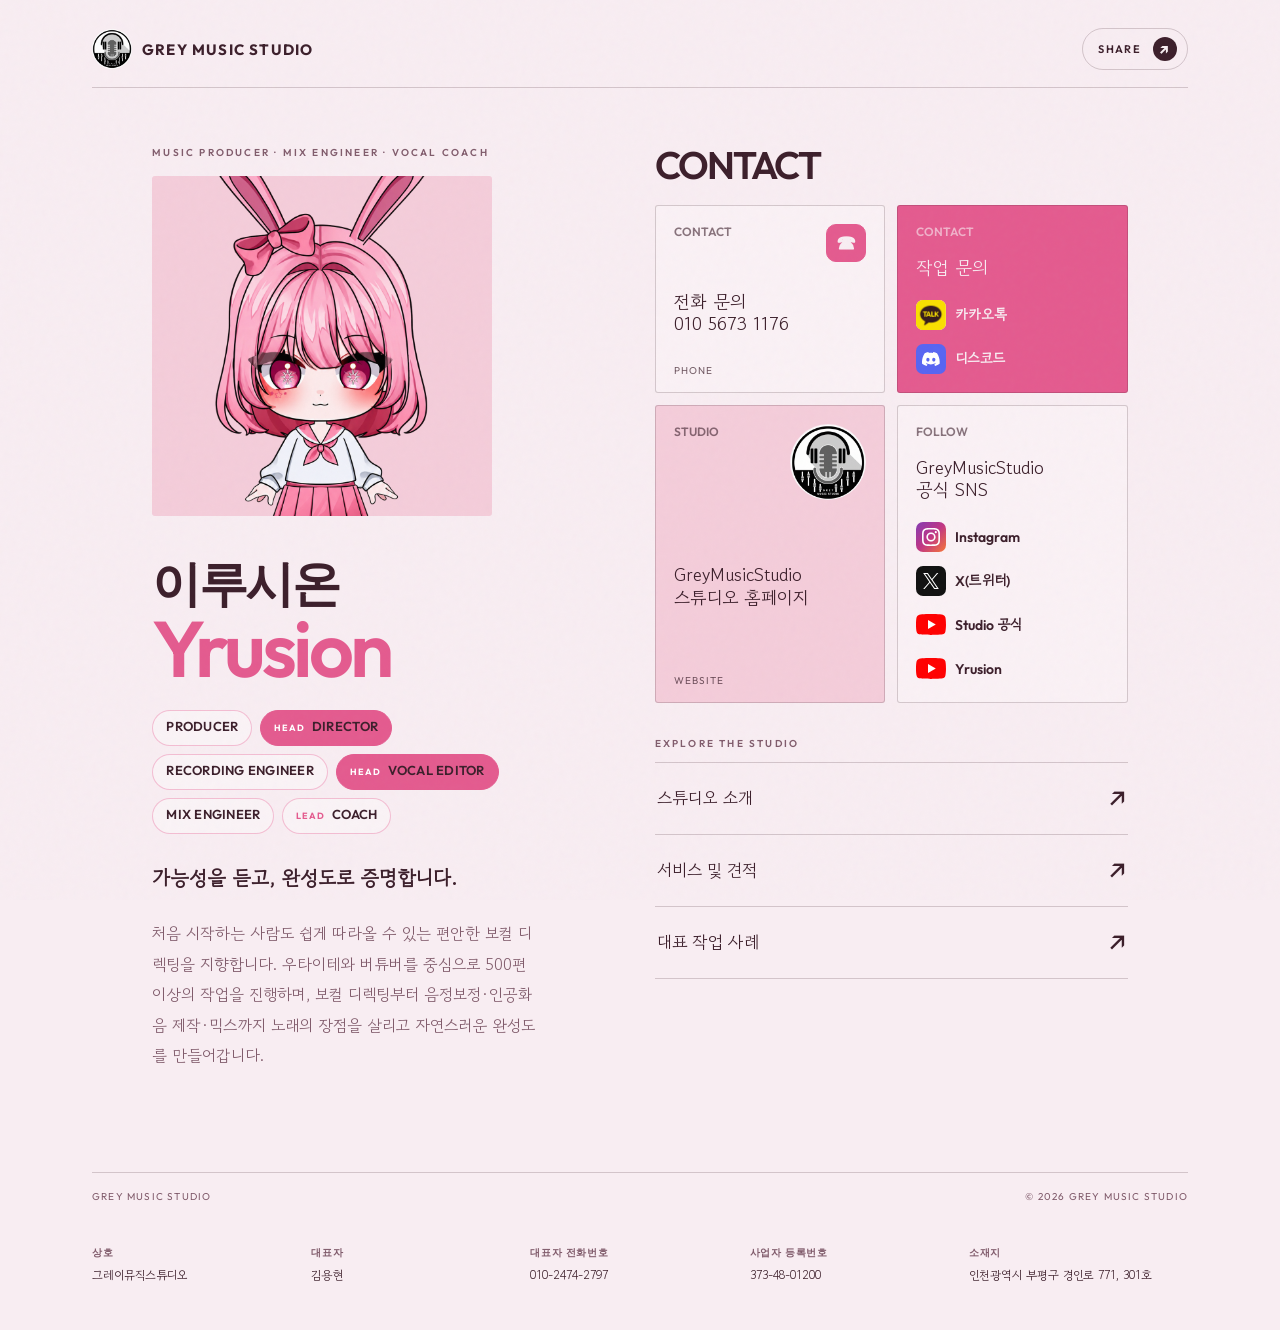
==== index.html @ 384cba4b "11.25 update" ====
<!doctype html>
<html lang="ko">
  <head>
    <meta charset="UTF-8" />
    <meta name="viewport" content="width=device-width, initial-scale=1.0" />
    <meta name="theme-color" content="#f2f1ee" />
    <meta name="description" content="음악 프로듀서 김용현, GreyKim과 GreyMusicStudio를 만나보세요." />
    <title>이루시온 Yrusion — GreyMusicStudio</title>
    <link rel="preconnect" href="https://fonts.googleapis.com" />
    <link rel="preconnect" href="https://fonts.gstatic.com" crossorigin />
    <link href="https://fonts.googleapis.com/css2?family=Gowun+Dodum&family=Outfit:wght@400;500;600;700&display=swap" rel="stylesheet" />
    <link rel="stylesheet" href="./style.css?v=business-20261125" />
  </head>
  <body>
    <div class="noise" aria-hidden="true"></div>
    <main class="site">
      <header class="masthead">
        <a class="wordmark" href="./index.html"><img class="wordmark-logo" src="./grey-musicstudio-logo.png" alt="" /><span>GREY MUSIC STUDIO</span></a>
        <button class="share" id="shareButton" type="button"><span>share</span><b>↗</b></button>
      </header>

      <div class="layout">
        <section class="intro">
          <p class="eyebrow">MUSIC PRODUCER · MIX ENGINEER · VOCAL COACH</p>
          <div class="portrait-wrap">
            <img class="portrait" src="./yrusion-character.png" alt="이루시온 캐릭터" />
          </div>
          <h1><span class="name-korean">이루시온</span><br /><em class="name-english">Yrusion</em></h1>
          <div class="role-pills" aria-label="이루시온 담당 분야 및 역할">
            <div class="role-pill"><strong>PRODUCER</strong></div>
            <div class="role-pill role-pill--primary"><span>HEAD</span><strong>DIRECTOR</strong></div>
            <div class="role-pill"><strong>RECORDING ENGINEER</strong></div>
            <div class="role-pill role-pill--primary"><span>HEAD</span><strong>VOCAL EDITOR</strong></div>
            <div class="role-pill"><strong>MIX ENGINEER</strong></div>
            <div class="role-pill"><span>LEAD</span><strong>COACH</strong></div>
          </div>
          <p class="tagline">가능성을 듣고, 완성도로 증명합니다.</p>
          <p class="intro-copy">처음 시작하는 사람도 쉽게 따라올 수 있는 편안한 보컬 디렉팅을 지향합니다. 우타이테와 버튜버를 중심으로 500편 이상의 작업을 진행하며, 보컬 디렉팅부터 음정보정·인공화음 제작·믹스까지 노래의 장점을 살리고 자연스러운 완성도를 만들어갑니다.</p>
        </section>

        <section class="studio" aria-label="GreyMusicStudio 공식 링크">
          <div class="studio-heading">
            <h2>CONTACT</h2>
          </div>
          <div class="link-grid">
            <a class="link-card" href="tel:+821056731176"><span class="link-head"><span class="link-number">CONTACT</span><span class="brand-icon phone">☎</span></span><span class="link-title">전화 문의<br />010 5673 1176</span><span class="link-caption">PHONE</span></a>
            <div class="link-card channel-card inquiry-card"><span class="link-number">CONTACT</span><span class="link-title">작업 문의</span><div class="channel-list"><a href="https://open.kakao.com/me/Project_Sion" target="_blank" rel="noopener noreferrer"><span class="channel-icon kakao"><img src="./kakaotalk-logo.png" alt="" /></span>카카오톡</a><a href="https://discord.com/users/1170777619801837678" target="_blank" rel="noopener noreferrer"><span class="channel-icon discord"><img src="./discord-logo.svg" alt="" /></span>디스코드</a></div></div>
            <a class="link-card" href="https://greymusicstudio-site.pages.dev/" target="_blank" rel="noopener noreferrer"><span class="link-head"><span class="link-number">STUDIO</span><span class="brand-icon home"><img class="brand-logo grey-card-logo" src="./grey-musicstudio-logo.png" alt="" /></span></span><span class="link-title">GreyMusicStudio<br />스튜디오 홈페이지</span><span class="link-caption">WEBSITE</span></a>
            <div class="link-card channel-card social-card"><span class="link-number">FOLLOW</span><span class="link-title">GreyMusicStudio<br />공식 SNS</span><div class="channel-list"><a href="https://www.instagram.com/sweet_vocal_yong/" target="_blank" rel="noopener noreferrer"><span class="channel-icon instagram"><img src="./instagram-logo.svg" alt="" /></span>Instagram</a><a href="https://x.com/Grey_Rec_Mix" target="_blank" rel="noopener noreferrer"><span class="channel-icon x"><img src="./x-logo.svg" alt="" /></span>X(트위터)</a><a href="https://www.youtube.com/@GreyStudio-LV9999" target="_blank" rel="noopener noreferrer"><span class="channel-icon youtube"><img src="./youtube-logo.svg" alt="" /></span>Studio 공식</a><a href="https://www.youtube.com/@yrusion-mix" target="_blank" rel="noopener noreferrer"><span class="channel-icon youtube"><img src="./youtube-logo.svg" alt="" /></span>Yrusion</a></div></div>
          </div>
          <p class="playlist-label">EXPLORE THE STUDIO</p>
          <nav class="playlist-links" aria-label="스튜디오 살펴보기">
            <a class="playlist-link" href="https://greymusicstudio-site.pages.dev/#studio" target="_blank" rel="noopener noreferrer">스튜디오 소개</a>
            <a class="playlist-link" href="https://greymusicstudio-site.pages.dev/#services" target="_blank" rel="noopener noreferrer">서비스 및 견적</a>
            <a class="playlist-link" href="https://greymusicstudio-site.pages.dev/#works" target="_blank" rel="noopener noreferrer">대표 작업 사례</a>
          </nav>
        </section>
      </div>

      <footer class="footer"><span>GREY MUSIC STUDIO</span><span>© 2026 GREY MUSIC STUDIO</span></footer>

      <section class="business-info" aria-label="사업자 정보">
        <dl class="business-grid">
          <div><dt>상호</dt><dd>그레이뮤직스튜디오</dd></div>
          <div><dt>대표자</dt><dd>김용현</dd></div>
          <div><dt>대표자 전화번호</dt><dd>010-2474-2797</dd></div>
          <div><dt>사업자 등록번호</dt><dd>373-48-01200</dd></div>
          <div><dt>소재지</dt><dd>인천광역시 부평구 경인로 771, 301호</dd></div>
        </dl>
      </section>
    </main>
    <div class="toast" id="toast" role="status" aria-live="polite"></div>
    <script src="./script.js"></script>
  </body>
</html>
---- style.css ----
:root { --paper:#f8edf2; --ink:#3a2b32; --dark:#3c1f2b; --pink-soft:#f4cdda; --pink-point:#e45b8f; --gold:var(--pink-point); --gold-light:var(--pink-soft); --muted:#815c6c; --line:rgba(60,31,43,.2); }
* { box-sizing:border-box; }
html { min-width:320px; }
body { margin:0; min-height:100vh; color:var(--ink); background:var(--paper); font-family:"Gowun Dodum","Apple SD Gothic Neo",sans-serif; }
button,a { -webkit-tap-highlight-color:transparent; }
.noise { position:fixed; inset:0; z-index:3; pointer-events:none; opacity:.045; background-image:url("data:image/svg+xml,%3Csvg viewBox='0 0 160 160' xmlns='http://www.w3.org/2000/svg'%3E%3Cfilter id='n'%3E%3CfeTurbulence type='fractalNoise' baseFrequency='.9' numOctaves='3' stitchTiles='stitch'/%3E%3C/filter%3E%3Crect width='100%25' height='100%25' filter='url(%23n)' opacity='.6'/%3E%3C/svg%3E"); }
.site { width:min(1180px,100%); min-height:100vh; margin:auto; padding:28px 42px 30px; position:relative; }
.masthead { display:flex; justify-content:space-between; align-items:center; border-bottom:1px solid var(--line); padding-bottom:17px; }
.wordmark { color:var(--dark); font:700 15px/1 "Outfit",sans-serif; letter-spacing:.12em; text-decoration:none; }
.wordmark span { color:var(--gold); margin-left:7px; }
.share { display:flex; gap:12px; align-items:center; border:1px solid var(--line); border-radius:999px; padding:8px 10px 8px 15px; color:var(--dark); background:transparent; cursor:pointer; font:600 11px "Outfit",sans-serif; letter-spacing:.12em; text-transform:uppercase; }
.share b { display:grid; place-items:center; width:24px; height:24px; border-radius:50%; color:var(--paper); background:var(--dark); font-size:15px; }
.share:hover { background:rgba(255,255,255,.35); }
.layout { display:grid; grid-template-columns:minmax(360px,.9fr) minmax(440px,1.1fr); gap:clamp(44px,9vw,140px); align-items:center; padding:58px 5.5% 76px; }
.eyebrow { margin:0 0 17px; color:var(--muted); font:600 10px "Outfit",sans-serif; letter-spacing:.22em; text-transform:uppercase; }
.portrait-wrap { position:relative; width:min(330px,78%); aspect-ratio:1; margin:0 0 32px 4%; overflow:hidden; border-radius:50%; background:#fff; }
.portrait { position:relative; z-index:1; display:block; width:100%; height:100%; aspect-ratio:1; object-fit:cover; object-position:center; border:0; border-radius:50%; background:#fff; box-shadow:none; transform:none; }
.portrait-tag,.orbit { display:none; }
h1 { margin:0; color:var(--dark); font:600 clamp(38px,5.5vw,68px)/.97 "Outfit",sans-serif; letter-spacing:-.06em; }
h1 em { color:var(--gold); font-style:normal; }
.intro-copy { margin:25px 0 26px; color:var(--muted); font-size:16px; line-height:1.65; }
.social-row { display:flex; gap:20px; }
.studio-link { display:inline-flex; align-items:center; gap:10px; padding:8px 12px 8px 8px; border:1px solid rgba(31,33,31,.28); border-radius:999px; color:var(--dark); background:rgba(255,255,255,.22); font:600 12px "Outfit",sans-serif; text-decoration:none; transition:transform .2s ease, background .2s ease, box-shadow .2s ease; }
.studio-link-icon { display:grid; place-items:center; width:31px; height:31px; overflow:hidden; border-radius:50%; background:var(--dark); }
.studio-link-icon img { display:block; width:100%; height:100%; object-fit:contain; padding:5px; }
.studio-link b { margin-left:4px; font-size:16px; font-weight:400; }
.studio-link:hover { background:#fffdf7; box-shadow:4px 4px 0 var(--gold-light); transform:translateY(-2px); }
.studio { align-self:start; padding-top:0; }
.studio-heading { display:flex; align-items:end; justify-content:space-between; margin-bottom:21px; }
.studio-heading h2 { margin:0; color:var(--dark); font:600 clamp(26px,3vw,40px)/1 "Outfit",sans-serif; letter-spacing:-.05em; }
.link-grid { display:grid; grid-template-columns:repeat(2,minmax(0,1fr)); gap:12px; }
.link-card { display:flex; flex-direction:column; justify-content:space-between; min-height:155px; padding:18px 18px 15px; border:1px solid var(--line); border-radius:3px; color:var(--dark); background:rgba(255,255,255,.26); text-decoration:none; transition:transform .25s ease,color .25s ease,background .25s ease,box-shadow .25s ease; }
.link-card:nth-child(2) { background:var(--gold); color:var(--paper); }
.link-card:nth-child(3) { background:var(--gold-light); }
.link-card:hover { z-index:1; color:var(--dark); background:#fff1f5; box-shadow:8px 8px 0 var(--pink-point); transform:translate(-3px,-5px); }
.link-card:nth-child(2):hover { color:var(--paper); background:var(--gold); }
.link-head { display:flex; justify-content:space-between; align-items:flex-start; }
.link-number { font:600 12px "Outfit",sans-serif; opacity:.6; }
.brand-icon { display:grid; place-items:center; width:40px; height:38px; border:1px solid currentColor; border-radius:10px; font:600 20px/1 "Outfit",sans-serif; overflow:hidden; }
.brand-icon.kakao { width:40px; height:38px; border:0; border-radius:10px; color:#191919; background:#ffe600; font-size:17px; }
.kakao-card-logo { width:100%; height:100%; margin:0; padding:0; object-fit:cover; }
.brand-icon.youtube { width:42px; border:0; border-radius:9px; background:transparent; }
.brand-icon.home { width:76px; height:76px; flex:none; border:0; border-radius:50%; background:var(--paper); }
.grey-card-logo { width:100%; height:100%; padding:0; object-fit:cover; border-radius:50%; clip-path:circle(49% at 50% 50%); }
.brand-icon.discord { border:0; border-radius:10px; color:#fff; background:#5865f2; font-size:18px; }
.discord-card-logo { width:100%; height:100%; padding:7px; object-fit:contain; }
.brand-icon.phone { color:var(--paper); background:var(--gold); border-color:var(--gold); font-size:20px; }
.brand-logo { display:block; width:100%; height:100%; object-fit:contain; }
.link-title { max-width:180px; margin-top:17px; font-size:18px; line-height:1.25; }
.link-caption { display:flex; justify-content:space-between; align-items:center; margin-top:19px; font:10px "Outfit",sans-serif; letter-spacing:.11em; text-transform:uppercase; opacity:.7; }
.link-caption b { font-size:20px; font-weight:400; }
.playlist-label { margin:34px 0 12px; color:var(--muted); font:600 10px "Outfit",sans-serif; letter-spacing:.22em; text-transform:uppercase; }
.playlist-links { border-top:1px solid var(--line); }
.playlist-link { display:flex; align-items:center; justify-content:space-between; min-height:72px; padding:0 2px; border-bottom:1px solid var(--line); color:var(--dark); font:500 17px/1.2 "Outfit",sans-serif; text-decoration:none; transition:color .2s ease, padding .2s ease; }
.playlist-link::after { content:"↗"; margin-left:16px; font:400 28px/1 "Outfit",sans-serif; }
.playlist-link { width:100%; cursor:pointer; }
.playlist-link:focus-visible { outline:2px solid var(--gold); outline-offset:3px; }
.playlist-link:hover { padding:0 10px; color:var(--gold); }
.business-info { margin:18px 0 0; padding-top:12px; }
.business-heading { margin:0 0 10px; padding:0; color:var(--muted); font:600 10px "Outfit",sans-serif; letter-spacing:.22em; text-transform:uppercase; }
.business-grid { display:grid; grid-template-columns:repeat(auto-fit,minmax(180px,1fr)); gap:0 18px; margin:0; }
.business-grid > div { min-width:0; padding:14px 0 16px; }
.business-grid dt { margin:0 0 7px; color:var(--muted); font:600 10px/1.2 "Outfit",sans-serif; letter-spacing:.08em; }
.business-grid dd { margin:0; color:var(--dark); font-size:14px; line-height:1.5; overflow-wrap:anywhere; }
.footer { display:flex; justify-content:space-between; padding-top:17px; border-top:1px solid var(--line); color:var(--muted); font:10px "Outfit",sans-serif; letter-spacing:.12em; text-transform:uppercase; }
.toast { position:fixed; left:50%; bottom:25px; z-index:5; padding:11px 18px; border-radius:4px; color:var(--paper); background:var(--dark); box-shadow:0 9px 25px rgba(31,33,31,.25); opacity:0; transform:translate(-50%,12px); pointer-events:none; transition:.25s ease; }
.toast.show { opacity:1; transform:translate(-50%,0); }
.cursor-note { position:fixed; z-index:4; pointer-events:none; color:var(--gold); font:var(--note-size)/1 "Gowun Dodum",sans-serif; text-shadow:0 1px 0 rgba(255,255,255,.35); transform:translate(-50%,-50%); animation:note-drift 1.05s ease-out forwards; }
@keyframes note-drift { 0% { opacity:0; transform:translate(-50%,-50%) scale(.55) rotate(0deg); } 18% { opacity:.95; } 100% { opacity:0; transform:translate(calc(-50% + var(--note-drift)), 58px) scale(.92) rotate(var(--note-spin)); } }
@media (max-width:800px) { .site{padding:22px 22px 25px;} .layout{grid-template-columns:1fr;gap:48px;padding:44px 4% 60px;} .portrait-wrap{width:min(260px,70vw);} .studio{padding-top:0;} }
@media (max-width:520px) { .site{padding:18px 16px 22px;} .layout{padding:37px 0 50px;gap:45px;} .portrait-wrap{width:68vw;margin-left:auto;margin-right:auto;} h1{font-size:43px;} .intro-copy{font-size:15px;} .link-grid{gap:9px;} .link-card{min-height:145px;padding:14px 13px 12px;} .link-title{font-size:15px;} .footer{gap:8px;flex-wrap:wrap;font-size:8px;} }
@media (prefers-reduced-motion:reduce) { *,*::before,*::after{transition-duration:.01ms!important;} }

/* Personal profile */
.layout { align-items:start; }
.portrait-wrap { width:min(340px,100%); height:340px; aspect-ratio:auto; margin:0 0 28px; border-radius:3px; background:var(--pink-soft); }
.portrait { width:100%; height:100%; object-fit:contain; object-position:center top; border-radius:0; background:transparent; }
.roles { color:var(--ink); font-size:16px; line-height:1.8; margin:22px 0; }
.role-pills { display:flex; flex-wrap:wrap; gap:8px; margin:24px 0 28px; }
.role-pill { display:inline-flex; align-items:baseline; gap:7px; min-height:36px; padding:8px 13px; border:1px solid rgba(228,91,143,.35); border-radius:999px; color:var(--dark); background:rgba(255,255,255,.34); }
.role-pill span { color:var(--gold); font:700 9px/1 "Outfit",sans-serif; letter-spacing:.1em; }
.role-pill strong { font:600 13px/1.1 "Outfit",sans-serif; letter-spacing:.02em; }
.role-pill--primary { border-color:var(--pink-point); color:var(--dark); background:var(--pink-point); }
.role-pill--primary span { color:#fff; }
.tagline { color:var(--dark); font-size:20px; line-height:1.55; font-weight:600; margin:28px 0 0; }
.intro-copy { line-height:1.9; }
.social-card:hover { transform:none; box-shadow:none; background:rgba(255,255,255,.26); }
.social-links { display:flex; align-items:center; flex-wrap:wrap; gap:8px; margin-top:18px; font:600 14px "Outfit",sans-serif; }
.social-links a { color:inherit; text-underline-offset:4px; }
.playlist-link { font-family:"Gowun Dodum",sans-serif; }
@media (max-width:800px) { .portrait-wrap { width:min(340px,100%); height:340px; margin:0 0 28px; } }
@media (max-width:520px) { .portrait-wrap { width:min(100%,320px); height:320px; margin:0 0 28px; } h1 { font-size:43px; } .roles,.intro-copy { font-size:16px; } }

.wordmark { display:inline-flex; align-items:center; gap:10px; letter-spacing:.08em; }
.wordmark .wordmark-logo { width:40px; height:40px; object-fit:cover; border-radius:50%; }
.wordmark span { color:var(--dark); margin:0; }
.portrait { position:relative; left:0; top:0; width:100%; height:100%; max-width:none; object-fit:cover; object-position:center 35%; transform:translateX(8px); }
.channel-card { justify-content:flex-start; }
.channel-card:hover { transform:none; box-shadow:none; }
.inquiry-card:hover { background:var(--gold); color:var(--paper); }
.channel-list { display:flex; flex-direction:column; align-items:stretch; gap:8px; margin-top:18px; }
.channel-list a,.channel-list button { display:flex; align-items:center; gap:9px; min-height:36px; padding:0; border:0; background:transparent; color:inherit; font:600 14px/1.2 "Outfit","Gowun Dodum",sans-serif; text-align:left; text-decoration:none; cursor:pointer; }
.channel-list a:hover,.channel-list button:hover { text-decoration:underline; text-underline-offset:3px; }
.channel-list :focus-visible { outline:2px solid var(--gold); outline-offset:3px; }
.channel-list small { font-size:11px; font-weight:400; opacity:.8; }
.channel-icon { display:grid; place-items:center; flex:none; width:30px; height:30px; overflow:hidden; border-radius:7px; }
.channel-icon img { display:block; width:100%; height:100%; object-fit:contain; }
.channel-icon.kakao { background:#ffe500; }
.channel-icon.discord { background:#5865f2; padding:6px; }
.channel-icon.instagram { background:linear-gradient(135deg,#833ab4,#c13584,#f77737); padding:6px; }
.channel-icon.x { background:#111; padding:7px; }
.channel-icon.youtube { background:transparent; }
@media (max-width:520px) { .wordmark { font-size:13px; gap:7px; } .wordmark .wordmark-logo { width:34px; height:34px; } .channel-list a,.channel-list button { font-size:13px; } .channel-list small { font-size:10px; } .role-pills { gap:7px; } .role-pill { min-height:34px; padding:7px 11px; } .role-pill strong { font-size:11px; } }

@media (min-width:801px) {
  .business-grid { grid-template-columns:repeat(5,minmax(0,1fr)); gap:0; }
  .business-grid dd { font-size:12px; white-space:nowrap; }
  .business-grid > div:last-child { text-align:left; }
}

.name-korean { display:inline-block; font-size:.72em; letter-spacing:-.05em; }
.name-english { display:inline-block; font-size:1.16em; }
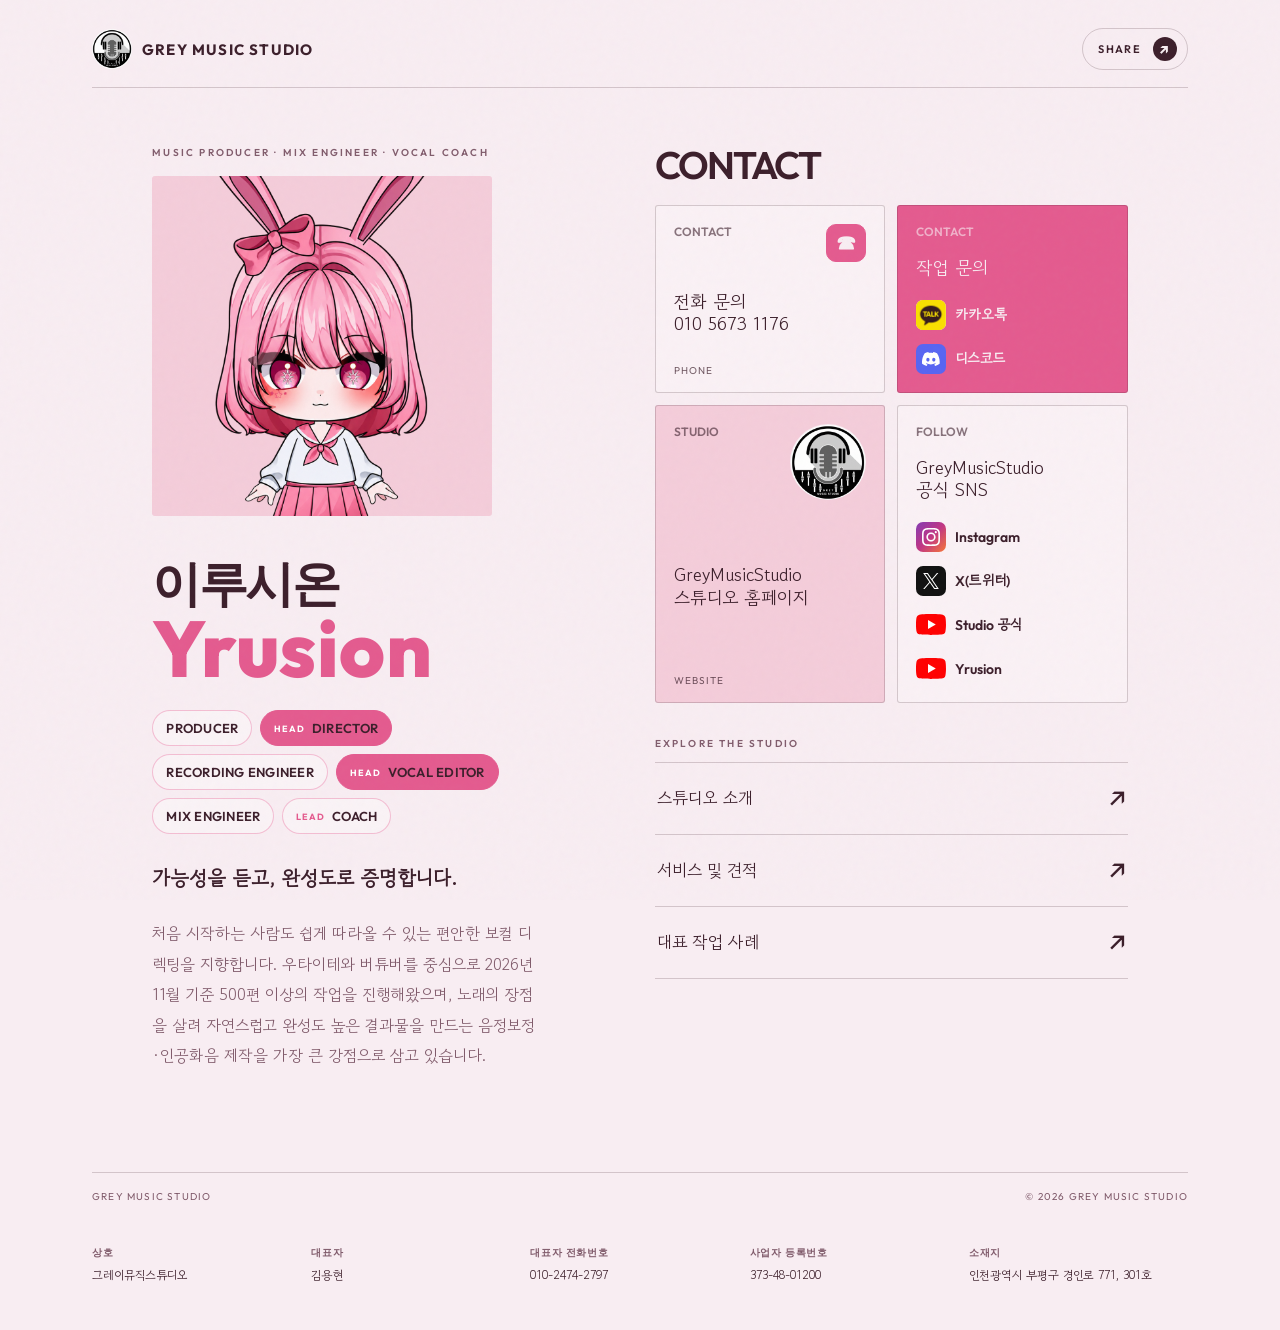
==== commit cc40337f: "11.25 update2" ====
--- a/index.html
+++ b/index.html
@@ -35,7 +35,7 @@
             <div class="role-pill"><span>LEAD</span><strong>COACH</strong></div>
           </div>
           <p class="tagline">가능성을 듣고, 완성도로 증명합니다.</p>
-          <p class="intro-copy">처음 시작하는 사람도 쉽게 따라올 수 있는 편안한 보컬 디렉팅을 지향합니다. 우타이테와 버튜버를 중심으로 500편 이상의 작업을 진행하며, 보컬 디렉팅부터 음정보정·인공화음 제작·믹스까지 노래의 장점을 살리고 자연스러운 완성도를 만들어갑니다.</p>
+          <p class="intro-copy">처음 시작하는 사람도 쉽게 따라올 수 있는 편안한 보컬 디렉팅을 지향합니다. 우타이테와 버튜버를 중심으로 2026년 11월 기준 500편 이상의 작업을 진행해왔으며, 노래의 장점을 살려 자연스럽고 완성도 높은 결과물을 만드는 음정보정·인공화음 제작을 가장 큰 강점으로 삼고 있습니다.</p>
         </section>
 
         <section class="studio" aria-label="GreyMusicStudio 공식 링크">
--- a/style.css
+++ b/style.css
@@ -46,7 +46,7 @@
 .discord-card-logo { width:100%; height:100%; padding:7px; object-fit:contain; }
 .brand-icon.phone { color:var(--paper); background:var(--gold); border-color:var(--gold); font-size:20px; }
 .brand-logo { display:block; width:100%; height:100%; object-fit:contain; }
-.link-title { max-width:180px; margin-top:17px; font-size:18px; line-height:1.25; }
+.link-title { max-width:180px; margin-top:17px; font-family:"Gowun Dodum","Apple SD Gothic Neo",sans-serif; font-size:18px; line-height:1.25; }
 .link-caption { display:flex; justify-content:space-between; align-items:center; margin-top:19px; font:10px "Outfit",sans-serif; letter-spacing:.11em; text-transform:uppercase; opacity:.7; }
 .link-caption b { font-size:20px; font-weight:400; }
 .playlist-label { margin:34px 0 12px; color:var(--muted); font:600 10px "Outfit",sans-serif; letter-spacing:.22em; text-transform:uppercase; }
@@ -77,13 +77,13 @@
 .portrait { width:100%; height:100%; object-fit:contain; object-position:center top; border-radius:0; background:transparent; }
 .roles { color:var(--ink); font-size:16px; line-height:1.8; margin:22px 0; }
 .role-pills { display:flex; flex-wrap:wrap; gap:8px; margin:24px 0 28px; }
-.role-pill { display:inline-flex; align-items:baseline; gap:7px; min-height:36px; padding:8px 13px; border:1px solid rgba(228,91,143,.35); border-radius:999px; color:var(--dark); background:rgba(255,255,255,.34); }
+.role-pill { display:inline-flex; align-items:center; gap:7px; min-height:36px; padding:8px 13px; border:1px solid rgba(228,91,143,.35); border-radius:999px; color:var(--dark); background:rgba(255,255,255,.34); }
 .role-pill span { color:var(--gold); font:700 9px/1 "Outfit",sans-serif; letter-spacing:.1em; }
 .role-pill strong { font:600 13px/1.1 "Outfit",sans-serif; letter-spacing:.02em; }
 .role-pill--primary { border-color:var(--pink-point); color:var(--dark); background:var(--pink-point); }
 .role-pill--primary span { color:#fff; }
-.tagline { color:var(--dark); font-size:20px; line-height:1.55; font-weight:600; margin:28px 0 0; }
-.intro-copy { line-height:1.9; }
+.tagline { color:var(--dark); font-family:"Gowun Dodum","Apple SD Gothic Neo",sans-serif; font-size:20px; line-height:1.55; font-weight:600; margin:28px 0 0; }
+.intro-copy { font-family:"Gowun Dodum","Apple SD Gothic Neo",sans-serif; line-height:1.9; }
 .social-card:hover { transform:none; box-shadow:none; background:rgba(255,255,255,.26); }
 .social-links { display:flex; align-items:center; flex-wrap:wrap; gap:8px; margin-top:18px; font:600 14px "Outfit",sans-serif; }
 .social-links a { color:inherit; text-underline-offset:4px; }
@@ -119,4 +119,4 @@
 }
 
 .name-korean { display:inline-block; font-size:.72em; letter-spacing:-.05em; }
-.name-english { display:inline-block; font-size:1.16em; }
+.name-english { display:inline-block; font-size:1.16em; font-weight:800; letter-spacing:.005em; }
